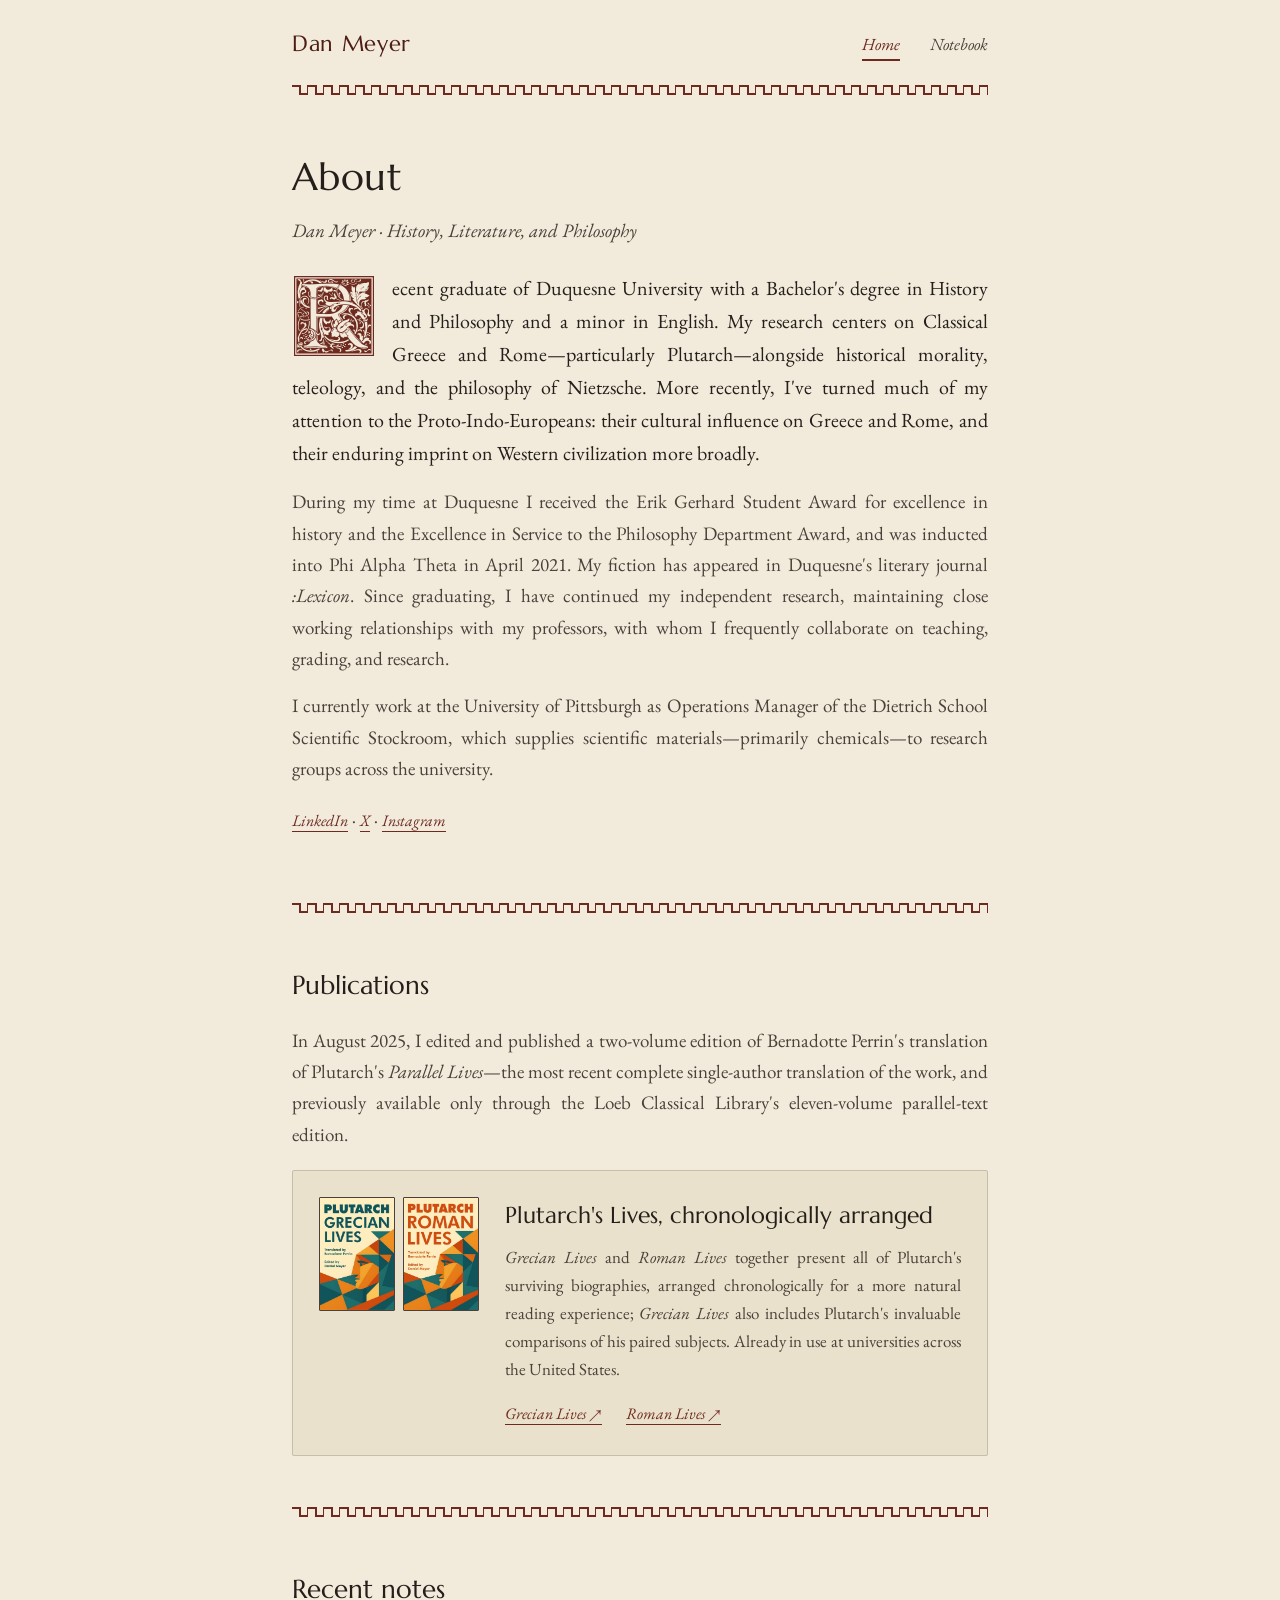
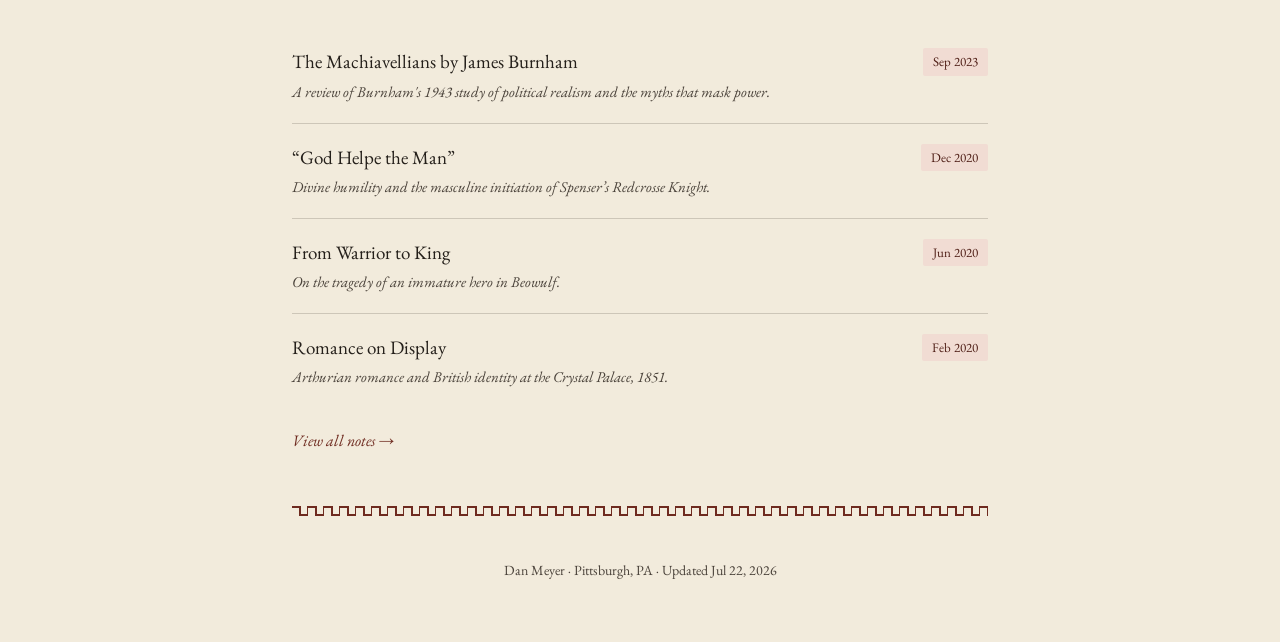
==== index.html @ ad2be36e "Add files via upload" ====
<!DOCTYPE html>
<html lang="en">
<head>
<meta charset="UTF-8">
<meta name="viewport" content="width=device-width, initial-scale=1">
<title>Dan Meyer — History, Philosophy, Literature</title>
<link rel="stylesheet" href="styles.css">
</head>
<body>
<div class="wrap">

  <header class="top">
    <a class="wordmark" href="index.html">Dan Meyer</a>
    <nav>
      <a class="active" href="index.html">Home</a>
      <a href="notebook/index.html">Notebook</a>
    </nav>
  </header>
  <div class="meander-rule"></div>

  <section>
    <h1>About</h1>
    <p class="subtitle">Dan Meyer &middot; History, Literature, and Philosophy</p>
    <p class="lede"><span class="dropcap">R</span>ecent graduate of Duquesne University with a Bachelor's degree in History and Philosophy and a minor in English. My research centers on Classical Greece and Rome—particularly Plutarch—alongside historical morality, teleology, and the philosophy of Nietzsche. More recently, I've turned much of my attention to the Proto-Indo-Europeans: their cultural influence on Greece and Rome, and their enduring imprint on Western civilization more broadly.</p>
    <p>During my time at Duquesne I received the Erik Gerhard Student Award for excellence in history and the Excellence in Service to the Philosophy Department Award, and was inducted into Phi Alpha Theta in April 2021. My fiction has appeared in Duquesne's literary journal <em>:Lexicon</em>. Since graduating, I have continued my independent research, maintaining close working relationships with my professors, with whom I frequently collaborate on teaching, grading, and research.</p>
    <p>I currently work at the University of Pittsburgh as Operations Manager of the Dietrich School Scientific Stockroom, which supplies scientific materials—primarily chemicals—to research groups across the university.</p>
    <p class="social-links"><a href="https://www.linkedin.com/in/danpmeyer/">LinkedIn</a> &middot; <a href="https://x.com/danpmeyer">X</a> &middot; <a href="https://www.instagram.com/tea.leaves.and.tweed">Instagram</a></p>
  </section>

  <div class="meander-rule"></div>

  <section>
    <h2 class="section-head">Publications</h2>
    <p style="margin-bottom:20px;">In August 2025, I edited and published a two-volume edition of Bernadotte Perrin's translation of Plutarch's <em>Parallel Lives</em>—the most recent complete single-author translation of the work, and previously available only through the Loeb Classical Library's eleven-volume parallel-text edition.</p>
    <div class="book-card">
      <div class="book-covers">
        <img class="cover" src="images/grecian-lives.jpg" alt="Grecian Lives cover">
        <img class="cover" src="images/roman-lives.jpg" alt="Roman Lives cover">
      </div>
      <div class="book-copy">
        <h2>Plutarch's Lives, chronologically arranged</h2>
        <p><em>Grecian Lives</em> and <em>Roman Lives</em> together present all of Plutarch's surviving biographies, arranged chronologically for a more natural reading experience; <em>Grecian Lives</em> also includes Plutarch's invaluable comparisons of his paired subjects. Already in use at universities across the United States.</p>
        <div class="book-links">
          <a href="https://www.amazon.com/gp/product/B0FMWTK4XC">Grecian Lives ↗</a>
          <a href="https://www.amazon.com/Roman-Lives-Parallel-Plutarch/dp/B0FMSV94KF">Roman Lives ↗</a>
        </div>
      </div>
    </div>
  </section>

  <div class="meander-rule"></div>

  <section>
    <h2 class="section-head">Recent notes</h2>

    <div class="post-list">
      <div class="post">
        <div class="post-title-group">
          <a href="notebook/burnham-machiavellians.html">The Machiavellians by James Burnham</a>
          <p class="post-sub">A review of Burnham's 1943 study of political realism and the myths that mask power.</p>
        </div>
        <span class="date">Sep 2023</span>
      </div>
      <div class="post">
        <div class="post-title-group">
          <a href="notebook/god-helpe-the-man.html">&ldquo;God Helpe the Man&rdquo;</a>
          <p class="post-sub">Divine humility and the masculine initiation of Spenser&rsquo;s Redcrosse Knight.</p>
        </div>
        <span class="date">Dec 2020</span>
      </div>
      <div class="post">
        <div class="post-title-group">
          <a href="notebook/from-warrior-to-king.html">From Warrior to King</a>
          <p class="post-sub">On the tragedy of an immature hero in <em>Beowulf</em>.</p>
        </div>
        <span class="date">Jun 2020</span>
      </div>
      <div class="post">
        <div class="post-title-group">
          <a href="notebook/romance-on-display.html">Romance on Display</a>
          <p class="post-sub">Arthurian romance and British identity at the Crystal Palace, 1851.</p>
        </div>
        <span class="date">Feb 2020</span>
      </div>
    </div>

    <a class="view-all" href="notebook/index.html">View all notes →</a>
  </section>

  <div class="meander-rule"></div>

  <footer>
    Dan Meyer &middot; Pittsburgh, PA &middot; Updated Jul 22, 2026
  </footer>

</div>
</body>
</html>
---- styles.css ----
/* ---- tokens ---- */
:root{
  --parchment:#F2EBDC;
  --parchment-2:#EAE1CC;
  --ink:#241F1A;
  --ink-soft:#4A423A;
  --oxblood:#6E2A1F;
  --oxblood-deep:#4E1D15;
  --oxblood-tint:#F1DCD3;
  --hairline: rgba(36,31,26,0.18);
}

/* ---- embedded fonts ---- */
@font-face{
  font-family:'Marcellus';
  src:url('fonts/Marcellus-Regular.ttf') format('truetype');
  font-weight:400;font-style:normal;font-display:swap;
}
@font-face{
  font-family:'EB Garamond';
  src:url('fonts/EBGaramond-Regular.ttf') format('truetype');
  font-weight:400;font-style:normal;font-display:swap;
}
@font-face{
  font-family:'EB Garamond';
  src:url('fonts/EBGaramond-Italic.ttf') format('truetype');
  font-weight:400;font-style:italic;font-display:swap;
}
@font-face{
  font-family:'Goudy Initial';
  src:url('fonts/GoudyIni.ttf') format('truetype');
  font-weight:400;font-style:normal;font-display:swap;
}

/* ---- reset / base ---- */
*{box-sizing:border-box;}
body{
  margin:0;
  background:var(--parchment);
  color:var(--ink);
  font-family:'EB Garamond', serif;
  font-size:19px;
  line-height:1.65;
}
.wrap{max-width:760px;margin:0 auto;padding:0 32px;}
a{color:inherit;}

/* ---- header ---- */
header.top{
  display:flex;justify-content:space-between;align-items:center;
  padding:26px 0 20px;
}
.wordmark{
  font-family:'Marcellus',serif;font-size:22px;letter-spacing:0.03em;
  color:var(--oxblood-deep);text-decoration:none;
}
nav a{
  font-family:'EB Garamond',serif;font-style:italic;font-size:17px;
  color:var(--ink-soft);text-decoration:none;margin-left:26px;
  padding-bottom:4px;border-bottom:2px solid transparent;
}
nav a.active{color:var(--oxblood);border-bottom-color:var(--oxblood);}
nav a:hover{color:var(--oxblood-deep);}

/* ---- meander rule (signature divider) ---- */
/* seamless step-fret: period matches tile width so pattern reads as one
   continuous band rather than repeating with visible seams */
.meander-rule{
  height:16px;width:100%;
  background-image:url("data:image/svg+xml,%3Csvg xmlns='http://www.w3.org/2000/svg' width='16' height='16' viewBox='0 0 16 16'%3E%3Cpath d='M0,4 H8 V12 H16 V4' fill='none' stroke='%236E2A1F' stroke-width='2' stroke-linejoin='miter' stroke-linecap='square'/%3E%3C/svg%3E");
  background-repeat:repeat-x;background-position:left center;background-size:16px 16px;
}
.meander-rule.tight{
  height:10px;background-size:10px 10px;
}

/* ---- sections ---- */
section{padding:48px 0;}

h1{
  font-family:'Marcellus',serif;font-size:38px;font-weight:400;
  letter-spacing:0.01em;margin:0 0 6px;color:var(--ink);
}
h2.section-head{
  font-family:'Marcellus',serif;font-size:26px;font-weight:400;
  margin:0 0 18px;
}
.subtitle{
  font-family:'EB Garamond',serif;font-style:italic;color:var(--ink-soft);
  font-size:19px;margin:0 0 26px;
}
p{margin:0 0 16px;color:var(--ink-soft);text-align:justify;hyphens:auto;}
.lede{font-size:20px;color:var(--ink);}
.dropcap{
  float:left;
  width:88px;height:88px;
  margin:0 12px 0 0;
  display:flex;align-items:center;justify-content:center;
  overflow:hidden; /* hard clamp: guarantees no leftover space regardless
                       of font metrics, even if the embedded font fails
                       to load and a fallback serif is used instead */
  font-family:'Goudy Initial', serif;
  font-size:100px;line-height:1;
  color:var(--oxblood);
}
.social-links{margin-top:20px;}
.social-links a{
  font-family:'EB Garamond',serif;font-style:italic;color:var(--oxblood);
  text-decoration:none;border-bottom:1px solid var(--oxblood);font-size:16px;
}
.social-links a:hover{color:var(--oxblood-deep);}

/* ---- book feature ---- */
.book-card{
  display:flex;gap:26px;background:var(--parchment-2);
  border:1px solid var(--hairline);border-radius:2px;padding:26px;
  margin-top:8px;
}
.book-covers{display:flex;gap:8px;flex-shrink:0;}
.cover{
  width:76px;height:114px;border-radius:1px;
  object-fit:cover;border:1px solid var(--ink-soft);
}
.book-copy h2{font-family:'Marcellus',serif;font-size:23px;font-weight:400;margin:0 0 8px;}
.book-copy p{font-size:17px;margin:0 0 14px;}
.book-links a{
  font-family:'EB Garamond',serif;font-style:italic;color:var(--oxblood);
  text-decoration:none;border-bottom:1px solid var(--oxblood);
  font-size:16px;margin-right:20px;
}

/* ---- notebook list ---- */
.post{
  display:flex;justify-content:space-between;align-items:flex-start;
  padding:18px 0;border-bottom:1px solid var(--hairline);
}
.post-list .post:last-child{border-bottom:none;}
.post-title-group a{font-family:'EB Garamond',serif;font-size:19px;color:var(--ink);text-decoration:none;}
.post-title-group a:hover{color:var(--oxblood);}
.post-sub{font-size:15px;font-style:italic;color:var(--ink-soft);margin:2px 0 0;}
.post-sub.pending{color:var(--ink-soft);opacity:0.6;}
.post-blurb{font-size:17px;font-style:normal;color:var(--ink-soft);margin:8px 0 10px;line-height:1.55;max-width:600px;}
.continue-link{font-style:italic;color:var(--oxblood);text-decoration:none;font-size:15px;}
.post .date{
  font-size:13px;color:var(--oxblood-deep);white-space:nowrap;padding:3px 10px;
  background:var(--oxblood-tint);border-radius:2px;margin-top:2px;
}
.view-all{display:inline-block;margin-top:20px;font-style:italic;color:var(--oxblood);text-decoration:none;font-size:16px;}

/* ---- notebook index: full entries with blurb ---- */
.entry{padding:26px 0;}
.entry-row{display:flex;justify-content:space-between;align-items:baseline;gap:16px;}
.entry-title{font-family:'EB Garamond',serif;font-size:22px;color:var(--ink);text-decoration:none;}
.entry-title:hover{color:var(--oxblood);}
.entry .date{
  font-size:13px;color:var(--oxblood-deep);white-space:nowrap;padding:3px 10px;
  background:var(--oxblood-tint);border-radius:2px;
}
.entry-blurb{font-size:17px;font-style:normal;color:var(--ink-soft);margin:10px 0 10px;line-height:1.55;}

/* ---- individual post ---- */
.post-header{padding-bottom:0;}
.post-eyebrow{font-size:14px;color:var(--oxblood-deep);margin-bottom:10px;}
.post-body{font-size:19px;}
.post-body p{color:var(--ink-soft);}
.post-stub{
  font-style:italic;color:var(--ink-soft);opacity:0.7;
  border:1px dashed var(--hairline);padding:18px;border-radius:2px;
}
.back-link{
  display:inline-block;margin-top:36px;font-style:italic;color:var(--oxblood);
  text-decoration:none;font-size:16px;
}

/* ---- post prose ---- */
.post-body h2{font-family:'Marcellus',serif;font-size:22px;font-weight:400;margin:38px 0 14px;color:var(--ink);}
.post-body .dateline{font-size:15px;font-style:italic;color:var(--ink-soft);margin-bottom:28px;}
.post-body blockquote{
  margin:0 0 20px;padding:14px 22px;background:var(--parchment-2);
  border-left:3px solid var(--oxblood);font-size:18px;
}
.post-body blockquote p{margin-bottom:0;text-align:left;font-style:normal;}
.post-body blockquote cite{
  display:block;font-style:normal;font-size:15px;color:var(--ink-soft);margin-top:8px;text-align:right;
}
.post-body figure{margin:28px 0;text-align:center;}
.post-body figure img{max-width:100%;border:1px solid var(--hairline);}
.post-body figcaption{font-size:14px;font-style:italic;color:var(--ink-soft);margin-top:8px;text-align:center;}

/* footnote markers: superscript, linked, hover tooltip */
.fn{position:relative;font-style:normal;}
.fn a{
  color:var(--oxblood);text-decoration:none;font-size:0.68em;
  vertical-align:super;line-height:0;padding:0 1px;
}
.fn a:hover{text-decoration:underline;}
.fn .fn-tip{
  display:none;position:absolute;bottom:135%;left:50%;transform:translateX(-50%);
  width:280px;max-width:75vw;background:var(--parchment-2);border:1px solid var(--oxblood);
  color:var(--ink-soft);font-size:14px;font-style:normal;text-align:left;line-height:1.45;
  padding:10px 13px;border-radius:3px;box-shadow:0 3px 10px rgba(36,31,26,0.18);z-index:30;
}
.fn:hover .fn-tip{display:block;}

/* footnotes / bibliography lists */
.footnotes, .bibliography{
  font-size:16px;color:var(--ink-soft);
}
.footnotes{padding-left:0;}
.footnotes li{margin-bottom:12px;padding-left:6px;text-align:left;}
.footnotes li::marker{color:var(--oxblood-deep);font-family:'Marcellus',serif;}
.fn-back{color:var(--oxblood);text-decoration:none;margin-left:6px;}
.bibliography{list-style:none;margin:0;padding:0;}
.bibliography li{margin-bottom:10px;text-align:left;padding-left:1.6em;text-indent:-1.6em;}

/* ---- footer ---- */
footer{padding:40px 0 60px;text-align:center;font-size:14px;color:var(--ink-soft);}

/* ==========================================================
   Mobile (≤640px) — desktop rules above are untouched;
   everything below only kicks in on narrow viewports.
   ========================================================== */
@media (max-width: 640px){

  .wrap{padding:0 18px;}

  /* header/nav */
  header.top{padding:20px 0 14px;flex-wrap:wrap;gap:8px;}
  .wordmark{font-size:19px;}
  nav a{margin-left:14px;font-size:15px;}

  /* type scale */
  h1{font-size:28px !important;}
  h2.section-head{font-size:21px;}
  .subtitle{font-size:16px;margin-bottom:20px;}
  .lede{font-size:17px;}
  .dropcap{width:64px;height:64px;font-size:72px;margin:0 10px 0 0;}
  p{font-size:16px;}
  section{padding:34px 0;}

  /* book feature: stack instead of side-by-side */
  .book-card{flex-direction:column;gap:16px;padding:18px;}
  .book-covers{align-self:flex-start;}
  .cover{width:64px;height:96px;}
  .book-copy h2{font-size:20px;}
  .book-copy p{font-size:16px;}
  .book-links a{display:inline-block;margin:4px 16px 0 0;}

  /* homepage notebook preview + full notebook index rows:
     let title and date badge wrap onto their own lines instead
     of squeezing the title */
  .post, .entry-row{flex-wrap:wrap;row-gap:6px;}
  .post-title-group a, .entry-title{font-size:17px;}
  .post .date, .entry .date{margin-top:0;}
  .entry-blurb, .post-blurb{font-size:16px;}
  .post-sub{font-size:14px;}

  /* individual post pages */
  .post-header h1{font-size:24px !important;}
  .post-body{font-size:16px;}
  .post-body h2{font-size:19px;margin:30px 0 12px;}
  .post-body blockquote{padding:12px 16px;font-size:16px;}

  /* footnote tooltip: narrower so it can't overflow the viewport */
  .fn .fn-tip{width:220px;max-width:78vw;font-size:13px;padding:9px 11px;}

  /* meander rule: slightly smaller tile reads cleaner at narrow widths */
  .meander-rule{background-size:13px 13px;}
  .meander-rule.tight{background-size:9px 9px;}
}
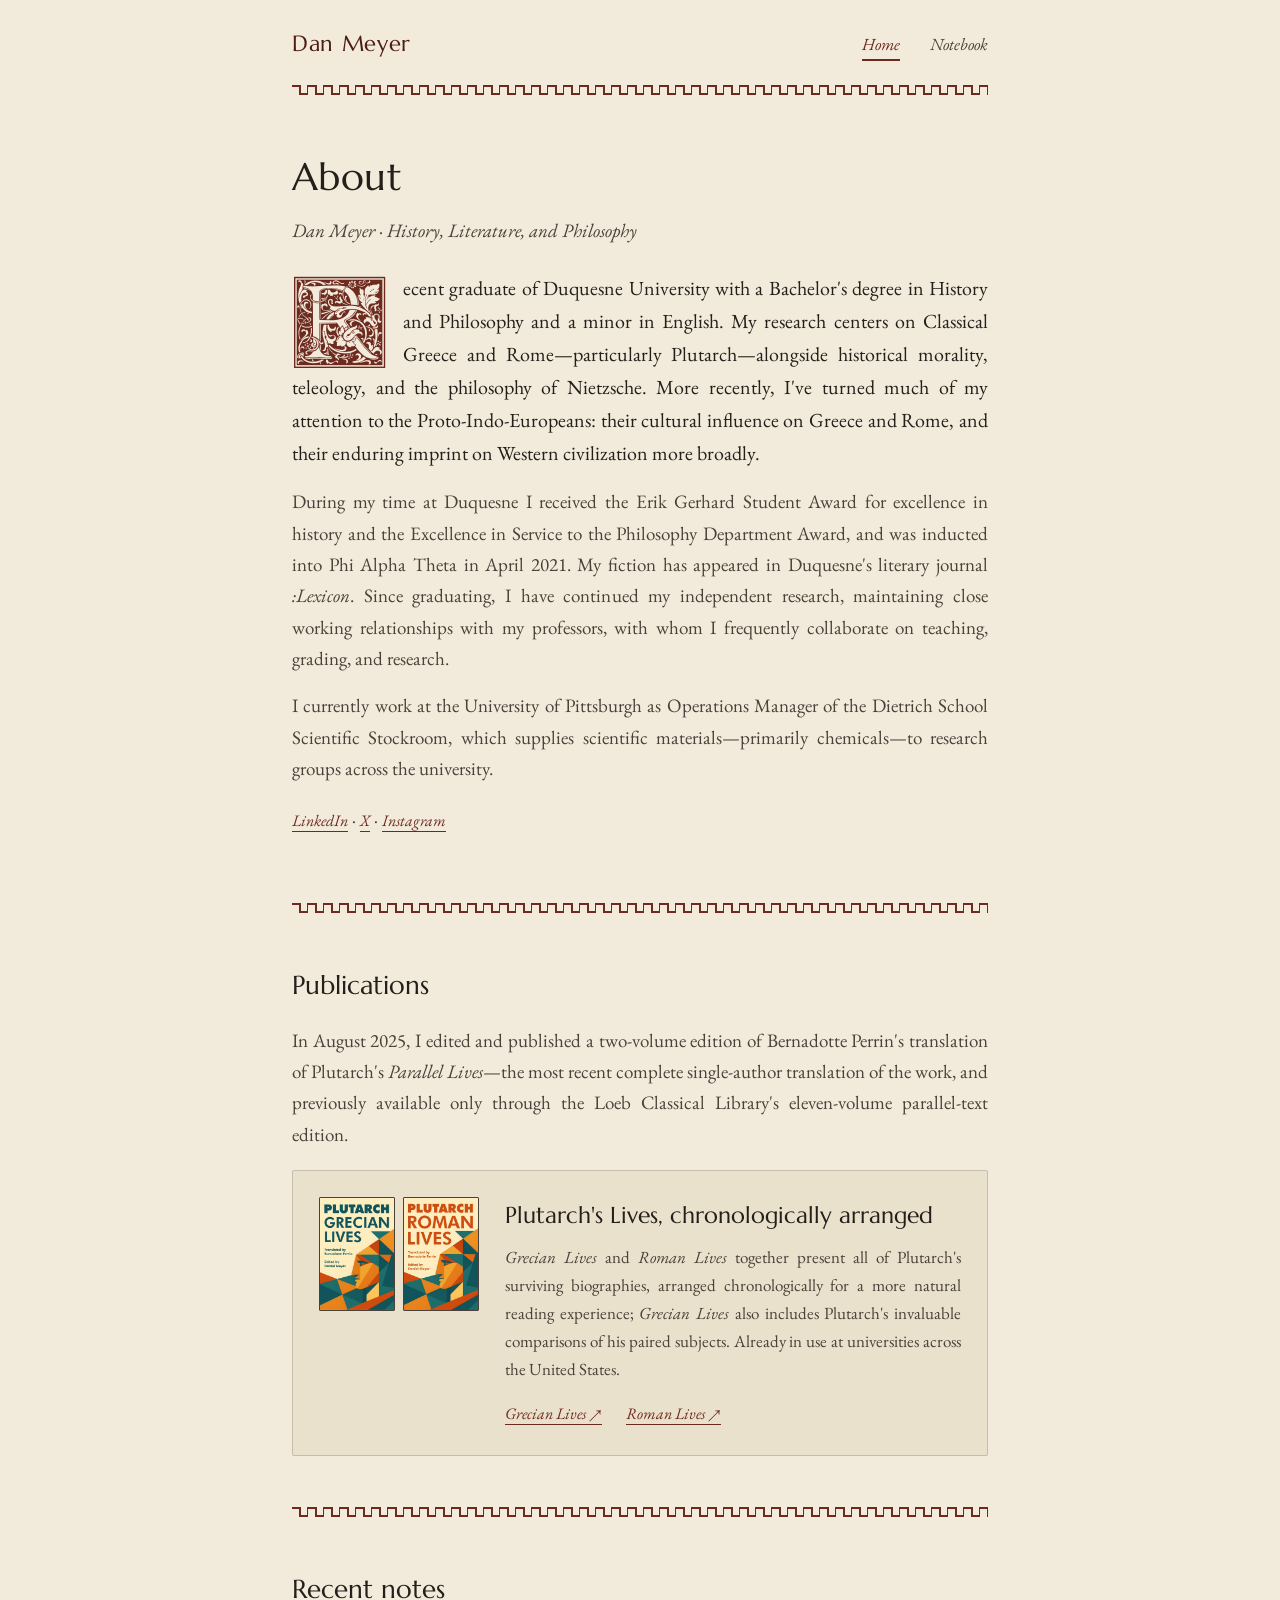
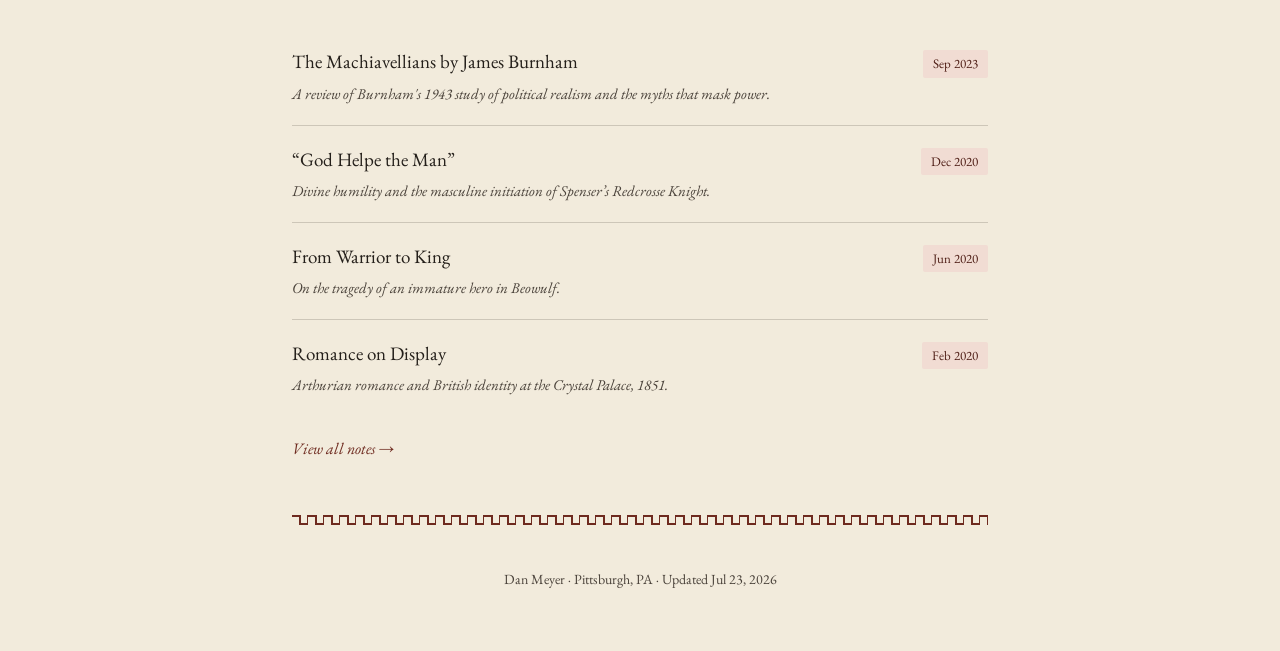
==== commit 518dc57e: "Add files via upload" ====
--- a/index.html
+++ b/index.html
@@ -4,6 +4,9 @@
 <meta charset="UTF-8">
 <meta name="viewport" content="width=device-width, initial-scale=1">
 <title>Dan Meyer — History, Philosophy, Literature</title>
+<link rel="icon" href="favicon.ico" sizes="any">
+<link rel="icon" type="image/png" href="favicon-32x32.png">
+<link rel="apple-touch-icon" href="apple-touch-icon.png">
 <link rel="stylesheet" href="styles.css">
 </head>
 <body>
@@ -11,6 +14,12 @@
 
   <header class="top">
     <a class="wordmark" href="index.html">Dan Meyer</a>
+    <input type="checkbox" id="nav-toggle" class="nav-toggle-checkbox">
+    <label for="nav-toggle" class="nav-toggle-label" aria-label="Toggle menu">
+      <span class="hamburger-line"></span>
+      <span class="hamburger-line"></span>
+      <span class="hamburger-line"></span>
+    </label>
     <nav>
       <a class="active" href="index.html">Home</a>
       <a href="notebook/index.html">Notebook</a>
@@ -55,32 +64,32 @@
 
     <div class="post-list">
       <div class="post">
-        <div class="post-title-group">
-          <a href="notebook/burnham-machiavellians.html">The Machiavellians by James Burnham</a>
-          <p class="post-sub">A review of Burnham's 1943 study of political realism and the myths that mask power.</p>
+        <div class="post-row">
+          <a class="post-title" href="notebook/burnham-machiavellians.html">The Machiavellians by James Burnham</a>
+          <span class="date">Sep 2023</span>
         </div>
-        <span class="date">Sep 2023</span>
+        <p class="post-sub">A review of Burnham's 1943 study of political realism and the myths that mask power.</p>
       </div>
       <div class="post">
-        <div class="post-title-group">
-          <a href="notebook/god-helpe-the-man.html">&ldquo;God Helpe the Man&rdquo;</a>
-          <p class="post-sub">Divine humility and the masculine initiation of Spenser&rsquo;s Redcrosse Knight.</p>
+        <div class="post-row">
+          <a class="post-title" href="notebook/god-helpe-the-man.html">&ldquo;God Helpe the Man&rdquo;</a>
+          <span class="date">Dec 2020</span>
         </div>
-        <span class="date">Dec 2020</span>
+        <p class="post-sub">Divine humility and the masculine initiation of Spenser&rsquo;s Redcrosse Knight.</p>
       </div>
       <div class="post">
-        <div class="post-title-group">
-          <a href="notebook/from-warrior-to-king.html">From Warrior to King</a>
-          <p class="post-sub">On the tragedy of an immature hero in <em>Beowulf</em>.</p>
+        <div class="post-row">
+          <a class="post-title" href="notebook/from-warrior-to-king.html">From Warrior to King</a>
+          <span class="date">Jun 2020</span>
         </div>
-        <span class="date">Jun 2020</span>
+        <p class="post-sub">On the tragedy of an immature hero in <em>Beowulf</em>.</p>
       </div>
       <div class="post">
-        <div class="post-title-group">
-          <a href="notebook/romance-on-display.html">Romance on Display</a>
-          <p class="post-sub">Arthurian romance and British identity at the Crystal Palace, 1851.</p>
+        <div class="post-row">
+          <a class="post-title" href="notebook/romance-on-display.html">Romance on Display</a>
+          <span class="date">Feb 2020</span>
         </div>
-        <span class="date">Feb 2020</span>
+        <p class="post-sub">Arthurian romance and British identity at the Crystal Palace, 1851.</p>
       </div>
     </div>
 
@@ -90,7 +99,7 @@
   <div class="meander-rule"></div>
 
   <footer>
-    Dan Meyer &middot; Pittsburgh, PA &middot; Updated Jul 22, 2026
+    Dan Meyer &middot; Pittsburgh, PA &middot; Updated Jul 23, 2026
   </footer>
 
 </div>
--- a/styles.css
+++ b/styles.css
@@ -62,6 +62,12 @@
 nav a.active{color:var(--oxblood);border-bottom-color:var(--oxblood);}
 nav a:hover{color:var(--oxblood-deep);}
 
+/* mobile nav toggle: invisible/inert on desktop, only activates in the
+   mobile media query below */
+.nav-toggle-checkbox{display:none;}
+.nav-toggle-label{display:none;}
+.hamburger-line{display:block;}
+
 /* ---- meander rule (signature divider) ---- */
 /* seamless step-fret: period matches tile width so pattern reads as one
    continuous band rather than repeating with visible seams */
@@ -93,17 +99,22 @@
 .lede{font-size:20px;color:var(--ink);}
 .dropcap{
   float:left;
-  width:88px;height:88px;
+  width:99px;height:99px; /* = 3 × lede line-height (20px × 1.65), so
+                              text wraps exactly 3 full lines alongside
+                              it with no partial-line gap underneath */
   margin:0 12px 0 0;
   display:flex;align-items:center;justify-content:center;
   overflow:hidden; /* hard clamp: guarantees no leftover space regardless
                        of font metrics, even if the embedded font fails
                        to load and a fallback serif is used instead */
   font-family:'Goudy Initial', serif;
-  font-size:100px;line-height:1;
+  font-size:114px;line-height:1;
   color:var(--oxblood);
 }
 .social-links{margin-top:20px;}
+.post-body .dropcap{
+  width:94px;height:94px;font-size:108px; /* = 3 × post-body line-height (19px × 1.65) */
+}
 .social-links a{
   font-family:'EB Garamond',serif;font-style:italic;color:var(--oxblood);
   text-decoration:none;border-bottom:1px solid var(--oxblood);font-size:16px;
@@ -130,20 +141,17 @@
 }
 
 /* ---- notebook list ---- */
-.post{
-  display:flex;justify-content:space-between;align-items:flex-start;
-  padding:18px 0;border-bottom:1px solid var(--hairline);
-}
+.post{padding:18px 0;border-bottom:1px solid var(--hairline);}
 .post-list .post:last-child{border-bottom:none;}
-.post-title-group a{font-family:'EB Garamond',serif;font-size:19px;color:var(--ink);text-decoration:none;}
-.post-title-group a:hover{color:var(--oxblood);}
-.post-sub{font-size:15px;font-style:italic;color:var(--ink-soft);margin:2px 0 0;}
+.post-row{display:flex;justify-content:space-between;align-items:baseline;gap:12px;}
+.post-title{font-family:'EB Garamond',serif;font-size:19px;color:var(--ink);text-decoration:none;}
+.post-title:hover{color:var(--oxblood);}
+.post-sub{font-size:15px;font-style:italic;color:var(--ink-soft);margin:4px 0 0;}
 .post-sub.pending{color:var(--ink-soft);opacity:0.6;}
-.post-blurb{font-size:17px;font-style:normal;color:var(--ink-soft);margin:8px 0 10px;line-height:1.55;max-width:600px;}
 .continue-link{font-style:italic;color:var(--oxblood);text-decoration:none;font-size:15px;}
-.post .date{
+.post .date, .entry .date{
   font-size:13px;color:var(--oxblood-deep);white-space:nowrap;padding:3px 10px;
-  background:var(--oxblood-tint);border-radius:2px;margin-top:2px;
+  background:var(--oxblood-tint);border-radius:2px;
 }
 .view-all{display:inline-block;margin-top:20px;font-style:italic;color:var(--oxblood);text-decoration:none;font-size:16px;}
 
@@ -152,10 +160,6 @@
 .entry-row{display:flex;justify-content:space-between;align-items:baseline;gap:16px;}
 .entry-title{font-family:'EB Garamond',serif;font-size:22px;color:var(--ink);text-decoration:none;}
 .entry-title:hover{color:var(--oxblood);}
-.entry .date{
-  font-size:13px;color:var(--oxblood-deep);white-space:nowrap;padding:3px 10px;
-  background:var(--oxblood-tint);border-radius:2px;
-}
 .entry-blurb{font-size:17px;font-style:normal;color:var(--ink-soft);margin:10px 0 10px;line-height:1.55;}
 
 /* ---- individual post ---- */
@@ -224,45 +228,75 @@
 
   .wrap{padding:0 18px;}
 
-  /* header/nav */
-  header.top{padding:20px 0 14px;flex-wrap:wrap;gap:8px;}
-  .wordmark{font-size:19px;}
-  nav a{margin-left:14px;font-size:15px;}
-
-  /* type scale */
-  h1{font-size:28px !important;}
-  h2.section-head{font-size:21px;}
-  .subtitle{font-size:16px;margin-bottom:20px;}
-  .lede{font-size:17px;}
-  .dropcap{width:64px;height:64px;font-size:72px;margin:0 10px 0 0;}
-  p{font-size:16px;}
+  /* header/nav: collapse into a hamburger toggle */
+  header.top{padding:20px 0 14px;position:relative;flex-wrap:wrap;}
+  .wordmark{font-size:20px;}
+  .nav-toggle-label{
+    display:block;width:26px;height:19px;position:relative;
+    cursor:pointer;user-select:none;flex-shrink:0;
+  }
+  .nav-toggle-label .hamburger-line{
+    position:absolute;left:0;width:100%;height:2px;
+    background:var(--oxblood);border-radius:1px;
+    transition:transform 0.28s ease, opacity 0.2s ease;
+  }
+  .nav-toggle-label .hamburger-line:nth-child(1){top:0;}
+  .nav-toggle-label .hamburger-line:nth-child(2){top:8px;}
+  .nav-toggle-label .hamburger-line:nth-child(3){top:16px;}
+  /* open state: top/bottom bars rotate into an X, middle bar fades out */
+  .nav-toggle-checkbox:checked ~ .nav-toggle-label .hamburger-line:nth-child(1){
+    top:8px;transform:rotate(45deg);
+  }
+  .nav-toggle-checkbox:checked ~ .nav-toggle-label .hamburger-line:nth-child(2){
+    opacity:0;transform:scaleX(0);
+  }
+  .nav-toggle-checkbox:checked ~ .nav-toggle-label .hamburger-line:nth-child(3){
+    top:8px;transform:rotate(-45deg);
+  }
+  header.top nav{
+    display:none;flex-basis:100%;order:3;
+    flex-direction:column;align-items:flex-start;gap:2px;
+    margin-top:14px;padding-top:14px;border-top:1px solid var(--hairline);
+  }
+  .nav-toggle-checkbox:checked ~ nav{display:flex;}
+  nav a{margin-left:0;font-size:18px;padding:6px 0;}
+
+  /* type scale: bumped up ~2px across the board for mobile legibility */
+  h1{font-size:30px !important;}
+  h2.section-head{font-size:23px;}
+  .subtitle{font-size:18px;margin-bottom:20px;}
+  .lede{font-size:19px;}
+  .dropcap{width:94px;height:94px;font-size:108px;margin:0 10px 0 0;} /* = 3 × mobile lede line-height (19px × 1.65) */
+  .post-body .dropcap{width:89px;height:89px;font-size:102px;} /* = 3 × mobile post-body line-height (18px × 1.65) */
+  p{font-size:18px;}
   section{padding:34px 0;}
 
-  /* book feature: stack instead of side-by-side */
-  .book-card{flex-direction:column;gap:16px;padding:18px;}
-  .book-covers{align-self:flex-start;}
-  .cover{width:64px;height:96px;}
-  .book-copy h2{font-size:20px;}
-  .book-copy p{font-size:16px;}
+  /* book feature: stack and center instead of the awkward
+     left-aligned covers sitting above left-aligned copy */
+  .book-card{flex-direction:column;align-items:center;gap:16px;padding:20px;text-align:center;}
+  .book-covers{justify-content:center;}
+  .cover{width:68px;height:102px;}
+  .book-copy h2{font-size:21px;}
+  .book-copy p{font-size:17px;text-align:left;}
+  .book-links{text-align:left;}
   .book-links a{display:inline-block;margin:4px 16px 0 0;}
 
-  /* homepage notebook preview + full notebook index rows:
-     let title and date badge wrap onto their own lines instead
-     of squeezing the title */
-  .post, .entry-row{flex-wrap:wrap;row-gap:6px;}
-  .post-title-group a, .entry-title{font-size:17px;}
-  .post .date, .entry .date{margin-top:0;}
-  .entry-blurb, .post-blurb{font-size:16px;}
-  .post-sub{font-size:14px;}
+  /* homepage notes preview + full notebook index: title+date always
+     share one row; subtitle/blurb is always the row underneath, so the
+     date never ends up jumping below the subtitle */
+  .entry-row{flex-wrap:wrap;row-gap:6px;}
+  .post-title, .entry-title{font-size:18px;}
+  .entry-blurb{font-size:17px;}
+  .post-sub{font-size:15px;}
 
   /* individual post pages */
-  .post-header h1{font-size:24px !important;}
-  .post-body{font-size:16px;}
-  .post-body h2{font-size:19px;margin:30px 0 12px;}
-  .post-body blockquote{padding:12px 16px;font-size:16px;}
+  .post-header h1{font-size:25px !important;}
+  .post-body{font-size:18px;}
+  .post-body h2{font-size:20px;margin:30px 0 12px;}
+  .post-body blockquote{padding:12px 16px;font-size:17px;}
 
   /* footnote tooltip: narrower so it can't overflow the viewport */
-  .fn .fn-tip{width:220px;max-width:78vw;font-size:13px;padding:9px 11px;}
+  .fn .fn-tip{width:220px;max-width:78vw;font-size:14px;padding:9px 11px;}
 
   /* meander rule: slightly smaller tile reads cleaner at narrow widths */
   .meander-rule{background-size:13px 13px;}
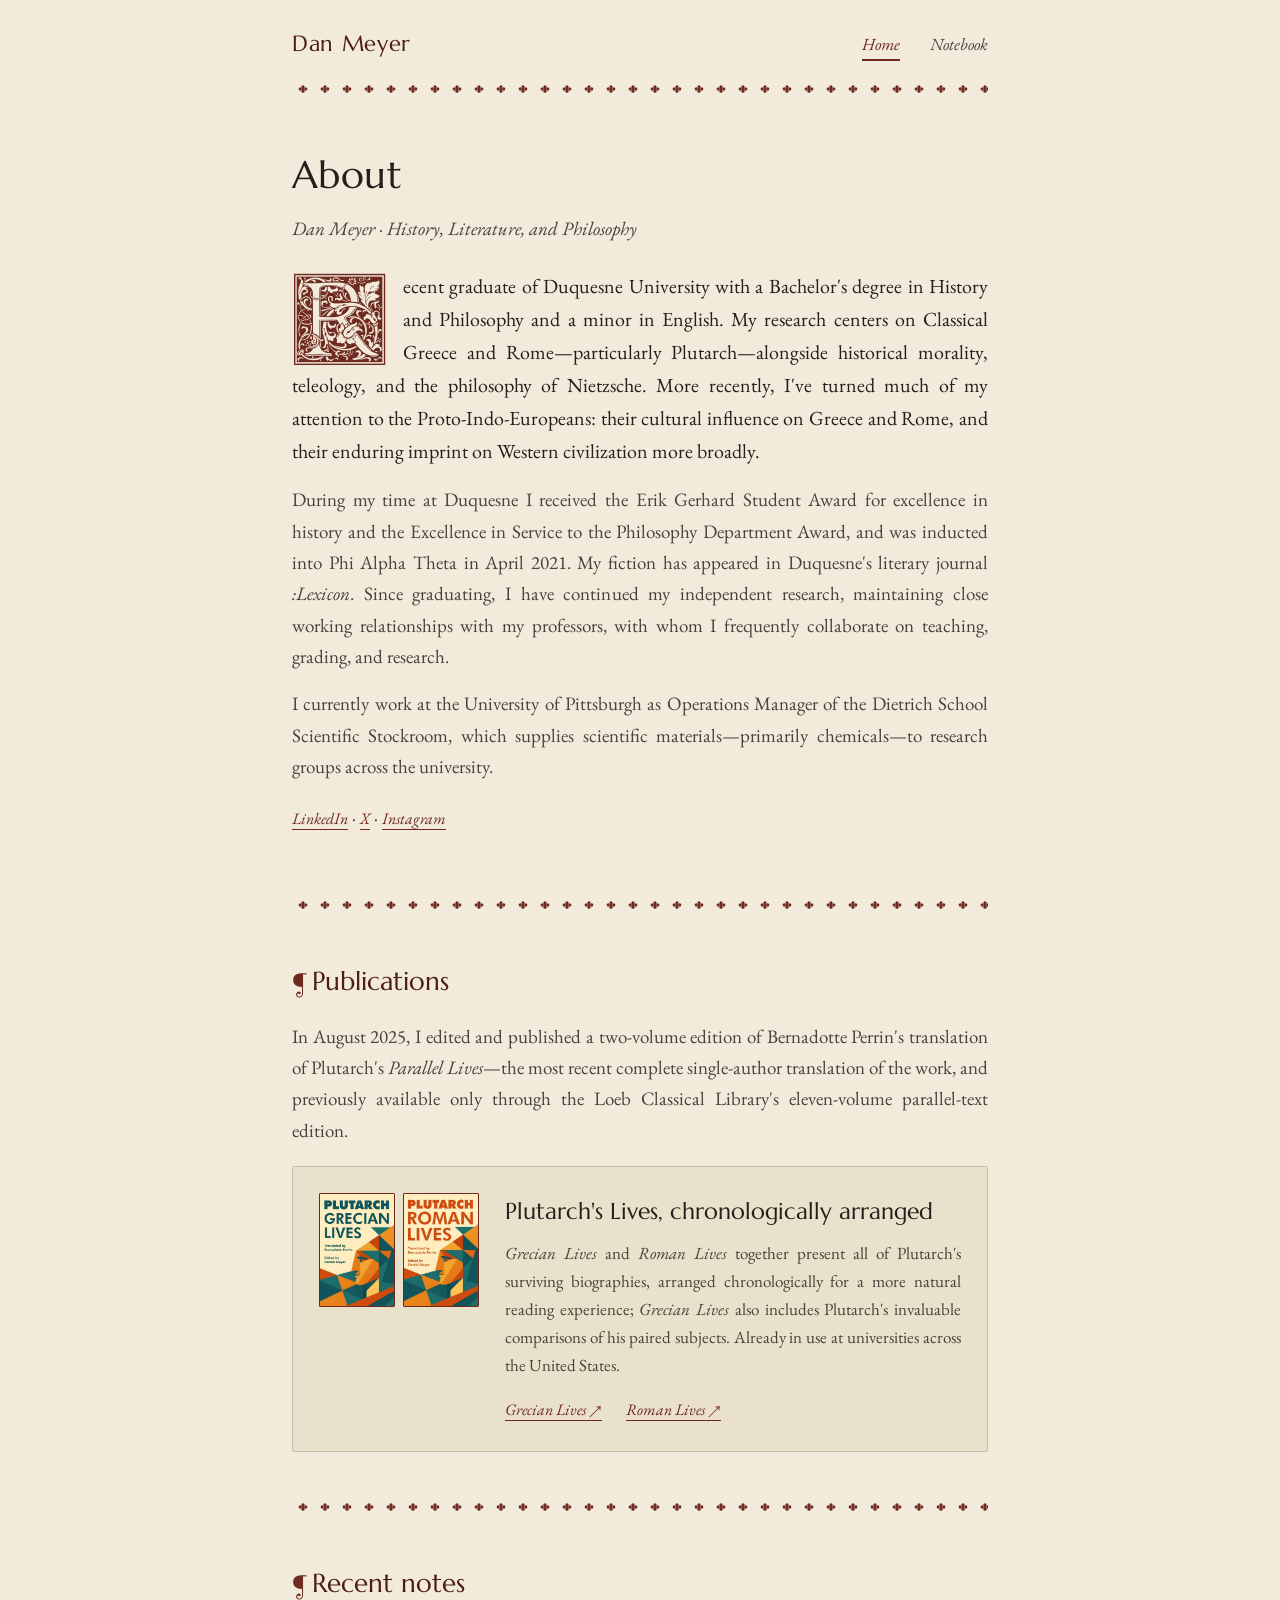
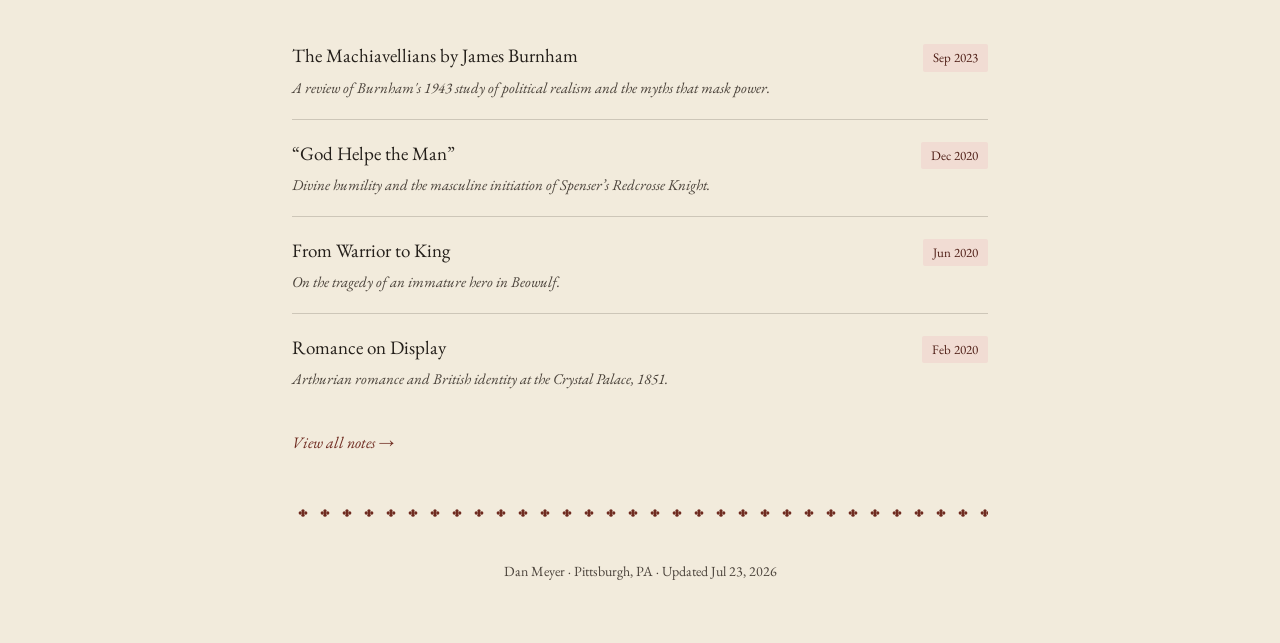
==== commit 63dd87ef: "Add files via upload" ====
--- a/index.html
+++ b/index.html
@@ -25,7 +25,7 @@
       <a href="notebook/index.html">Notebook</a>
     </nav>
   </header>
-  <div class="meander-rule"></div>
+  <div class="fleuron-rule"></div>
 
   <section>
     <h1>About</h1>
@@ -36,7 +36,7 @@
     <p class="social-links"><a href="https://www.linkedin.com/in/danpmeyer/">LinkedIn</a> &middot; <a href="https://x.com/danpmeyer">X</a> &middot; <a href="https://www.instagram.com/tea.leaves.and.tweed">Instagram</a></p>
   </section>
 
-  <div class="meander-rule"></div>
+  <div class="fleuron-rule"></div>
 
   <section>
     <h2 class="section-head">Publications</h2>
@@ -57,7 +57,7 @@
     </div>
   </section>
 
-  <div class="meander-rule"></div>
+  <div class="fleuron-rule"></div>
 
   <section>
     <h2 class="section-head">Recent notes</h2>
@@ -96,7 +96,7 @@
     <a class="view-all" href="notebook/index.html">View all notes →</a>
   </section>
 
-  <div class="meander-rule"></div>
+  <div class="fleuron-rule"></div>
 
   <footer>
     Dan Meyer &middot; Pittsburgh, PA &middot; Updated Jul 23, 2026
--- a/styles.css
+++ b/styles.css
@@ -34,6 +34,14 @@
 
 /* ---- reset / base ---- */
 *{box-sizing:border-box;}
+html{
+  -webkit-text-size-adjust:100%;text-size-adjust:100%;
+  /* Real mobile browsers (Safari/Firefox) auto-boost text size for
+     readability on narrow screens — invisible when testing by resizing
+     a desktop window, but it breaks any layout math tied to font-size
+     (like the drop cap's line-height calculation) on an actual phone.
+     Locking this to 100% makes rendering match what desktop shows. */
+}
 body{
   margin:0;
   background:var(--parchment);
@@ -80,6 +88,41 @@
   height:10px;background-size:10px 10px;
 }
 
+/* ---- fleuron rule (alternate divider — printer's-flower row) ---- */
+.fleuron-rule{
+  height:14px;width:100%;
+  background-image:url("data:image/svg+xml,%3Csvg xmlns='http://www.w3.org/2000/svg' width='40' height='20' viewBox='0 0 40 20'%3E%3Cg fill='%236E2A1F'%3E%3Ccircle cx='20' cy='6' r='3'/%3E%3Ccircle cx='20' cy='14' r='3'/%3E%3Ccircle cx='15' cy='10' r='3'/%3E%3Ccircle cx='25' cy='10' r='3'/%3E%3Ccircle cx='20' cy='10' r='2.2'/%3E%3C/g%3E%3C/svg%3E");
+  background-repeat:repeat-x;background-position:left center;background-size:22px 12px;
+}
+.fleuron-rule.tight{
+  height:9px;background-size:15px 8px;
+}
+
+/* ---- lozenge rule (alternate divider — diamond chain) ---- */
+.lozenge-rule{
+  height:12px;width:100%;
+  background-image:url("data:image/svg+xml,%3Csvg xmlns='http://www.w3.org/2000/svg' width='24' height='12' viewBox='0 0 24 12'%3E%3Cline x1='0' y1='6' x2='24' y2='6' stroke='%236E2A1F' stroke-width='1'/%3E%3Cpolygon points='12,2 16,6 12,10 8,6' fill='%236E2A1F'/%3E%3C/svg%3E");
+  background-repeat:repeat-x;background-position:left center;background-size:24px 12px;
+}
+.lozenge-rule.tight{
+  height:8px;background-size:16px 8px;
+}
+
+/* ---- ornament rule (alternate divider — plain hairline, single
+   centered fleuron, not tiled) ---- */
+.ornament-rule{
+  height:18px;width:100%;
+  background:
+    center / 24px 24px no-repeat url("data:image/svg+xml,%3Csvg xmlns='http://www.w3.org/2000/svg' width='24' height='24' viewBox='0 0 24 24'%3E%3Cg fill='%236E2A1F'%3E%3Ccircle cx='12' cy='5' r='3.2'/%3E%3Ccircle cx='12' cy='19' r='3.2'/%3E%3Ccircle cx='5' cy='12' r='3.2'/%3E%3Ccircle cx='19' cy='12' r='3.2'/%3E%3Ccircle cx='12' cy='12' r='2.4'/%3E%3C/g%3E%3C/svg%3E"),
+    center / 100% 1px no-repeat linear-gradient(var(--oxblood), var(--oxblood));
+}
+.ornament-rule.tight{
+  height:14px;
+  background:
+    center / 16px 16px no-repeat url("data:image/svg+xml,%3Csvg xmlns='http://www.w3.org/2000/svg' width='24' height='24' viewBox='0 0 24 24'%3E%3Cg fill='%236E2A1F'%3E%3Ccircle cx='12' cy='5' r='3.2'/%3E%3Ccircle cx='12' cy='19' r='3.2'/%3E%3Ccircle cx='5' cy='12' r='3.2'/%3E%3Ccircle cx='19' cy='12' r='3.2'/%3E%3Ccircle cx='12' cy='12' r='2.4'/%3E%3C/g%3E%3C/svg%3E"),
+    center / 100% 1px no-repeat linear-gradient(var(--oxblood), var(--oxblood));
+}
+
 /* ---- sections ---- */
 section{padding:48px 0;}
 
@@ -89,8 +132,9 @@
 }
 h2.section-head{
   font-family:'Marcellus',serif;font-size:26px;font-weight:400;
-  margin:0 0 18px;
-}
+  margin:0 0 18px;color:var(--oxblood-deep);
+}
+h2.section-head::before{content:"\00b6\0020";color:var(--oxblood);font-family:'EB Garamond',serif;}
 .subtitle{
   font-family:'EB Garamond',serif;font-style:italic;color:var(--ink-soft);
   font-size:19px;margin:0 0 26px;
@@ -99,21 +143,19 @@
 .lede{font-size:20px;color:var(--ink);}
 .dropcap{
   float:left;
-  width:99px;height:99px; /* = 3 × lede line-height (20px × 1.65), so
-                              text wraps exactly 3 full lines alongside
-                              it with no partial-line gap underneath */
+  width:99px;height:99px;
   margin:0 12px 0 0;
-  display:flex;align-items:center;justify-content:center;
   overflow:hidden; /* hard clamp: guarantees no leftover space regardless
                        of font metrics, even if the embedded font fails
                        to load and a fallback serif is used instead */
+  text-align:center;
   font-family:'Goudy Initial', serif;
-  font-size:114px;line-height:1;
+  font-size:114px;line-height:99px;
   color:var(--oxblood);
 }
 .social-links{margin-top:20px;}
 .post-body .dropcap{
-  width:94px;height:94px;font-size:108px; /* = 3 × post-body line-height (19px × 1.65) */
+  width:94px;height:94px;font-size:108px;line-height:94px;
 }
 .social-links a{
   font-family:'EB Garamond',serif;font-style:italic;color:var(--oxblood);
@@ -130,7 +172,7 @@
 .book-covers{display:flex;gap:8px;flex-shrink:0;}
 .cover{
   width:76px;height:114px;border-radius:1px;
-  object-fit:cover;border:1px solid var(--ink-soft);
+  object-fit:cover;border:1px solid var(--oxblood);
 }
 .book-copy h2{font-family:'Marcellus',serif;font-size:23px;font-weight:400;margin:0 0 8px;}
 .book-copy p{font-size:17px;margin:0 0 14px;}
@@ -177,7 +219,8 @@
 }
 
 /* ---- post prose ---- */
-.post-body h2{font-family:'Marcellus',serif;font-size:22px;font-weight:400;margin:38px 0 14px;color:var(--ink);}
+.post-body h2{font-family:'Marcellus',serif;font-size:22px;font-weight:400;margin:38px 0 14px;color:var(--oxblood-deep);}
+.post-body h2::before{content:"\00b6\0020";color:var(--oxblood);font-family:'EB Garamond',serif;}
 .post-body .dateline{font-size:15px;font-style:italic;color:var(--ink-soft);margin-bottom:28px;}
 .post-body blockquote{
   margin:0 0 20px;padding:14px 22px;background:var(--parchment-2);
@@ -266,8 +309,8 @@
   h2.section-head{font-size:23px;}
   .subtitle{font-size:18px;margin-bottom:20px;}
   .lede{font-size:19px;}
-  .dropcap{width:94px;height:94px;font-size:108px;margin:0 10px 0 0;} /* = 3 × mobile lede line-height (19px × 1.65) */
-  .post-body .dropcap{width:89px;height:89px;font-size:102px;} /* = 3 × mobile post-body line-height (18px × 1.65) */
+  .dropcap{width:94px;height:94px;font-size:108px;line-height:94px;margin:0 10px 0 0;} /* = 3 × mobile lede line-height (19px × 1.65) */
+  .post-body .dropcap{width:89px;height:89px;font-size:102px;line-height:89px;} /* = 3 × mobile post-body line-height (18px × 1.65) */
   p{font-size:18px;}
   section{padding:34px 0;}
 
@@ -301,5 +344,11 @@
   /* meander rule: slightly smaller tile reads cleaner at narrow widths */
   .meander-rule{background-size:13px 13px;}
   .meander-rule.tight{background-size:9px 9px;}
-}
-
+  .fleuron-rule{background-size:18px 10px;}
+  .fleuron-rule.tight{background-size:12px 7px;}
+  .lozenge-rule{background-size:19px 10px;}
+  .lozenge-rule.tight{background-size:13px 7px;}
+  .ornament-rule{background-size:20px 20px, 100% 1px;}
+  .ornament-rule.tight{background-size:14px 14px, 100% 1px;}
+}
+
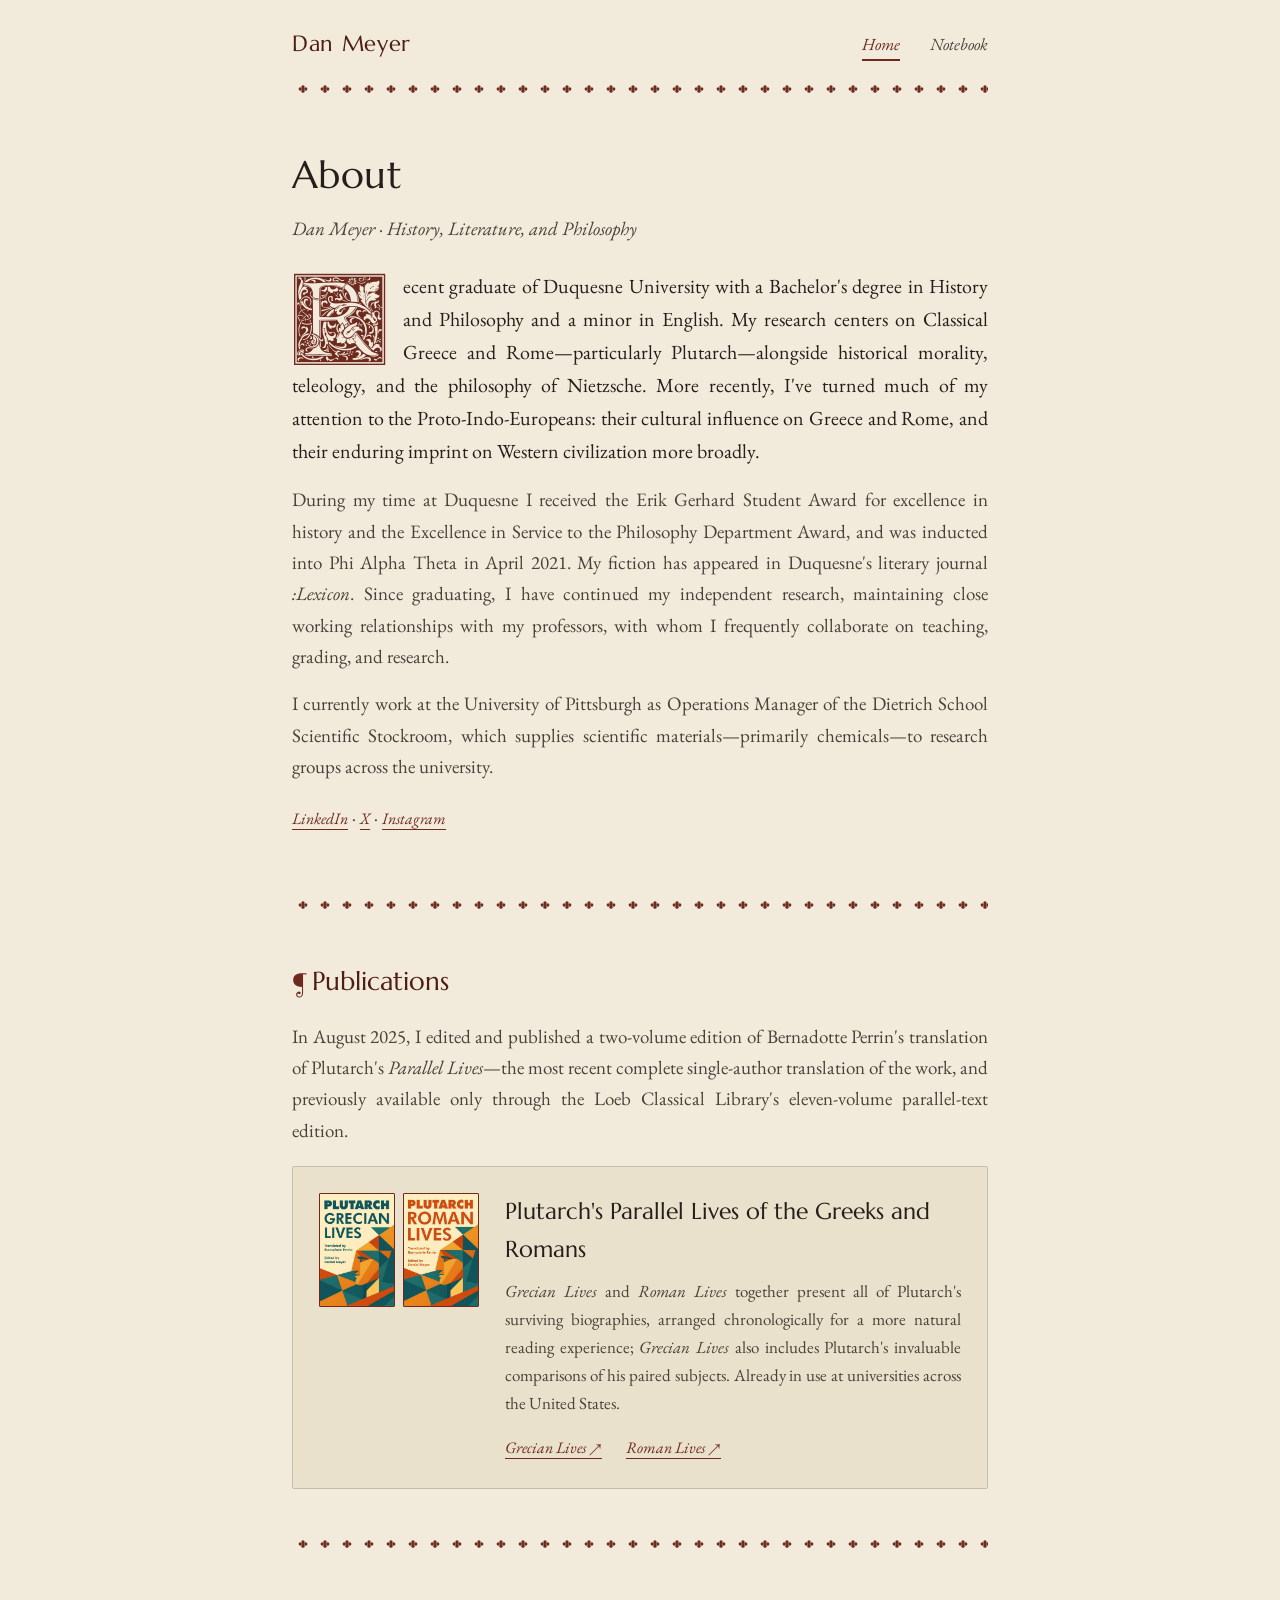
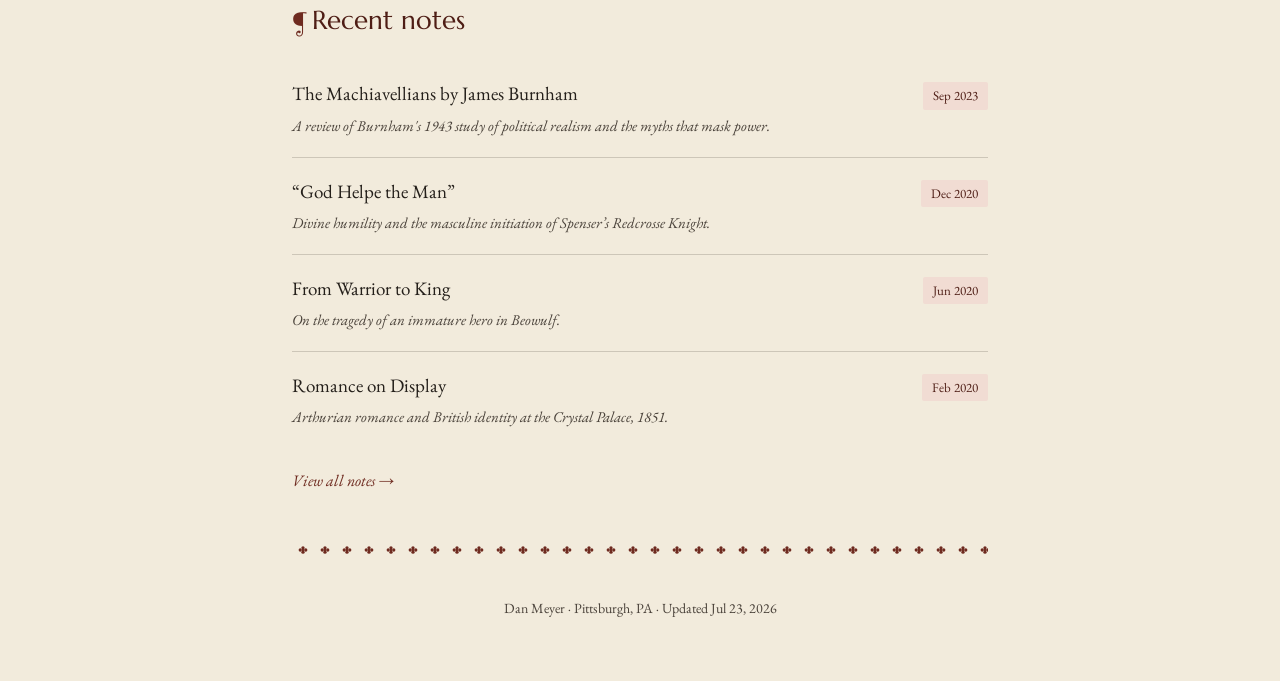
==== commit 8e4daa6b: "Add files via upload" ====
--- a/index.html
+++ b/index.html
@@ -47,7 +47,7 @@
         <img class="cover" src="images/roman-lives.jpg" alt="Roman Lives cover">
       </div>
       <div class="book-copy">
-        <h2>Plutarch's Lives, chronologically arranged</h2>
+        <h2>Plutarch's Parallel Lives of the Greeks and Romans</h2>
         <p><em>Grecian Lives</em> and <em>Roman Lives</em> together present all of Plutarch's surviving biographies, arranged chronologically for a more natural reading experience; <em>Grecian Lives</em> also includes Plutarch's invaluable comparisons of his paired subjects. Already in use at universities across the United States.</p>
         <div class="book-links">
           <a href="https://www.amazon.com/gp/product/B0FMWTK4XC">Grecian Lives ↗</a>
--- a/styles.css
+++ b/styles.css
@@ -319,7 +319,7 @@
   .book-card{flex-direction:column;align-items:center;gap:16px;padding:20px;text-align:center;}
   .book-covers{justify-content:center;}
   .cover{width:68px;height:102px;}
-  .book-copy h2{font-size:21px;}
+  .book-copy h2{font-size:21px;text-align:left;}
   .book-copy p{font-size:17px;text-align:left;}
   .book-links{text-align:left;}
   .book-links a{display:inline-block;margin:4px 16px 0 0;}
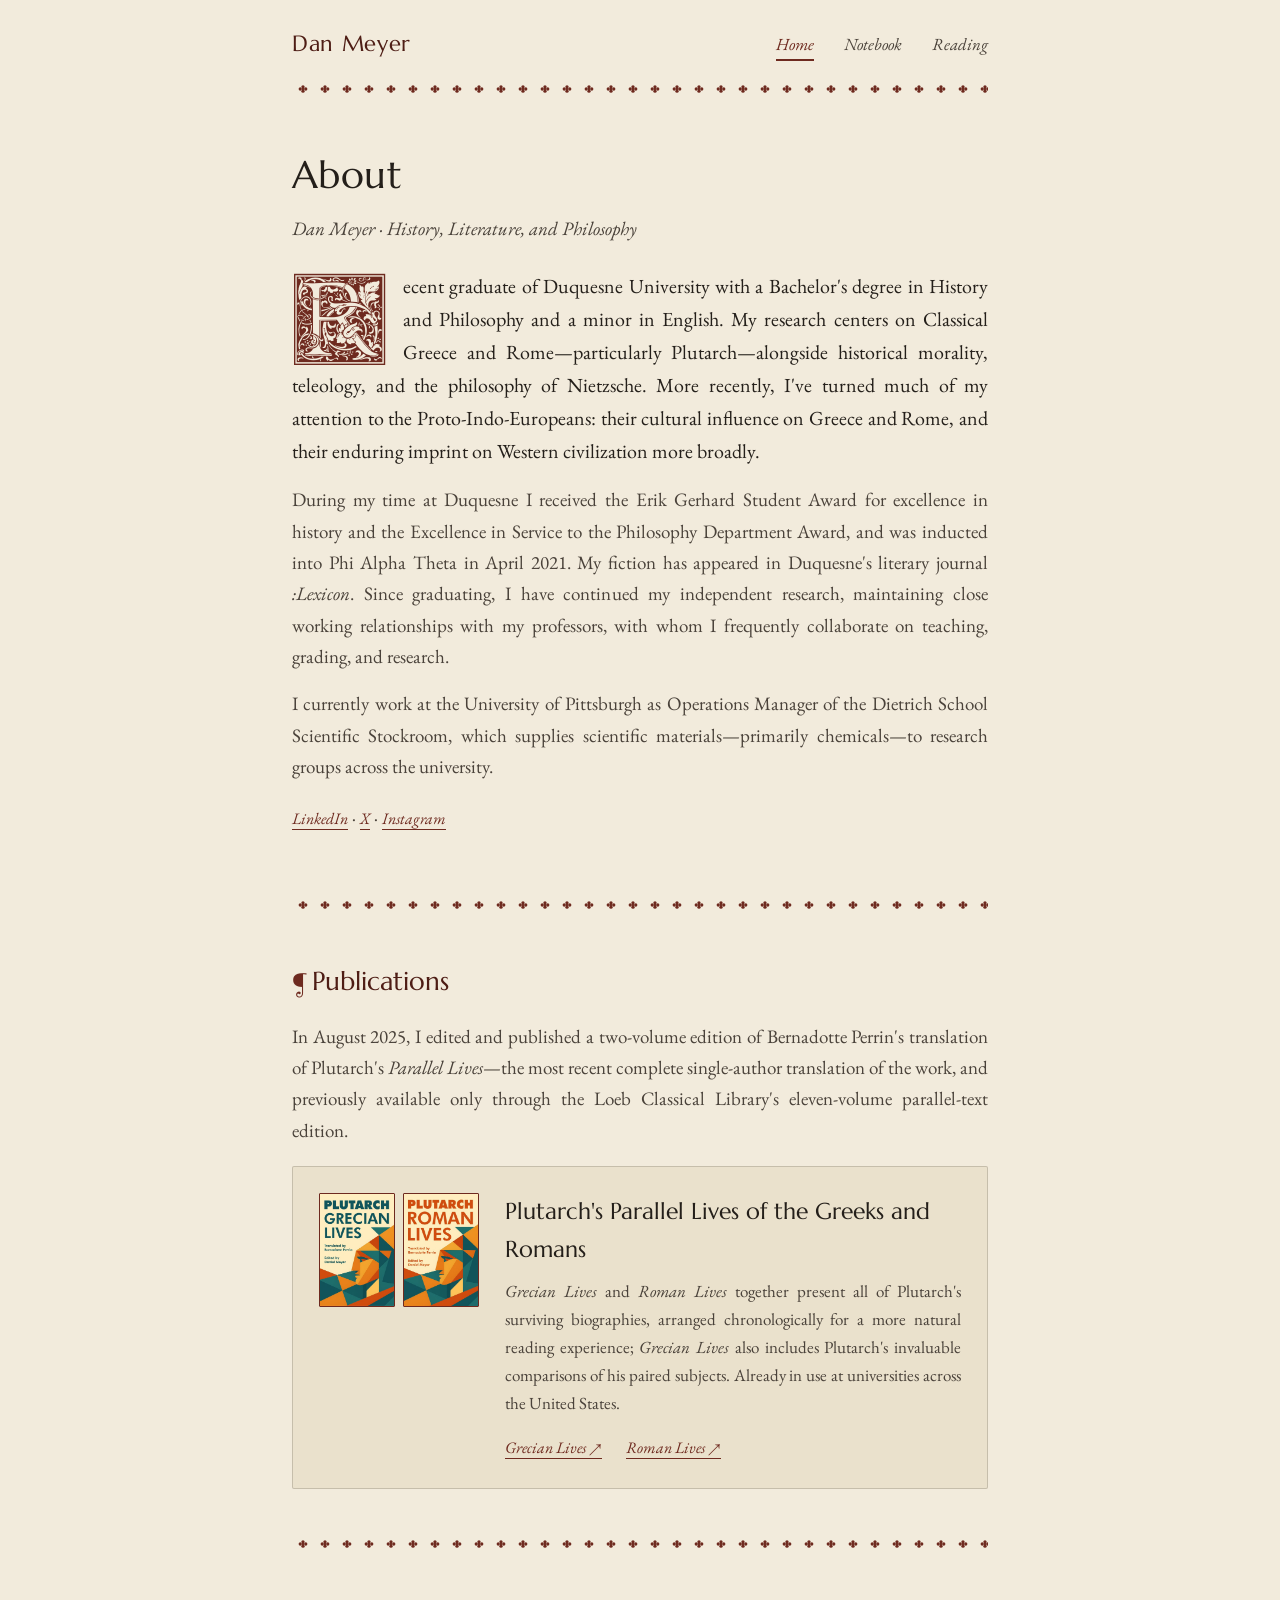
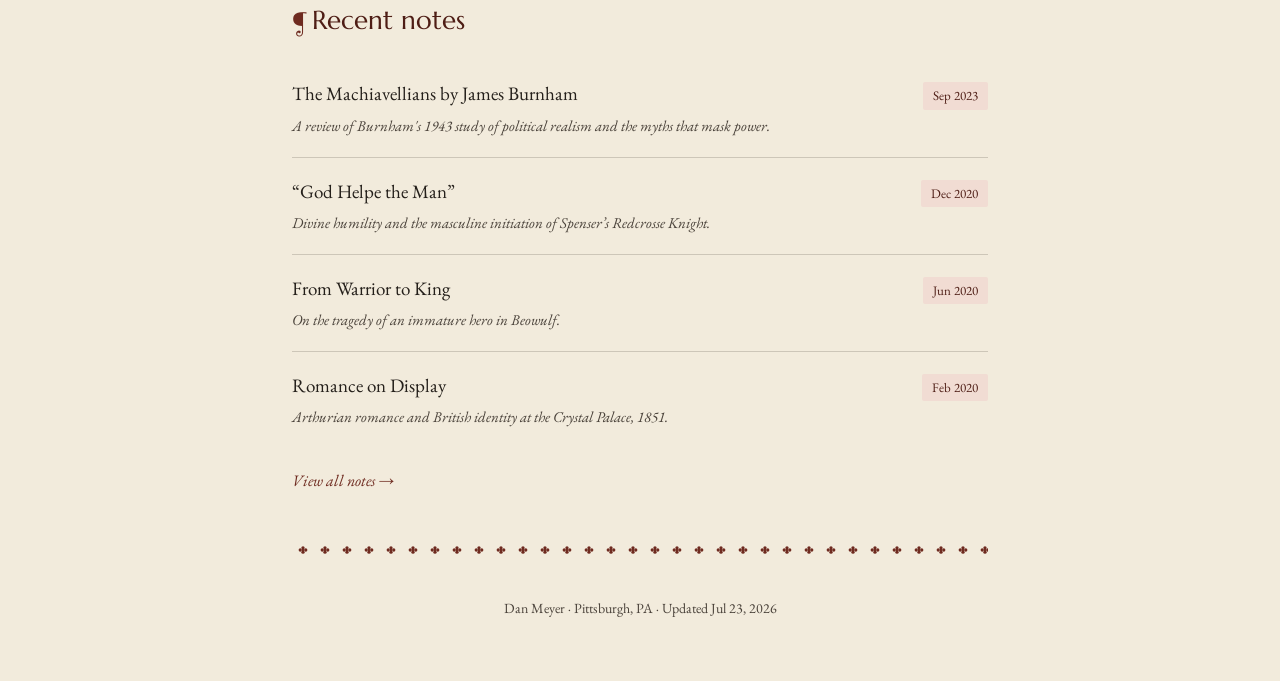
==== commit 5987e115: "Add files via upload" ====
--- a/index.html
+++ b/index.html
@@ -23,6 +23,7 @@
     <nav>
       <a class="active" href="index.html">Home</a>
       <a href="notebook/index.html">Notebook</a>
+      <a href="reading/index.html">Reading</a>
     </nav>
   </header>
   <div class="fleuron-rule"></div>
--- a/styles.css
+++ b/styles.css
@@ -162,6 +162,26 @@
   text-decoration:none;border-bottom:1px solid var(--oxblood);font-size:16px;
 }
 .social-links a:hover{color:var(--oxblood-deep);}
+.inline-link{color:var(--oxblood);text-decoration:none;border-bottom:1px solid var(--oxblood);}
+.inline-link:hover{color:var(--oxblood-deep);}
+
+/* ---- reading log ---- */
+.book-list{list-style:none;margin:0 0 4px;padding:0;}
+.book-row{
+  display:flex;justify-content:space-between;align-items:baseline;gap:14px;
+  padding:8px 0;border-bottom:1px solid var(--hairline);
+}
+.book-list .book-row:last-child{border-bottom:none;}
+.book-info{flex:1;}
+.book-title{font-style:italic;color:var(--ink);}
+.book-author{color:var(--ink-soft);}
+.book-star{color:var(--oxblood);font-size:0.8em;}
+.book-spiral{
+  display:inline-block;width:12px;height:12px;vertical-align:middle;
+  margin-left:2px;transform:translateY(-1px);
+  background:no-repeat center / contain url("data:image/svg+xml,%3Csvg xmlns='http://www.w3.org/2000/svg' viewBox='0 0 24 24'%3E%3Cpath d='M 12.0,12.0 L 12.17,12.04 L 12.32,12.14 L 12.43,12.31 L 12.48,12.52 L 12.45,12.76 L 12.34,13.0 L 12.15,13.22 L 11.88,13.4 L 11.54,13.52 L 11.15,13.54 L 10.74,13.47 L 10.32,13.29 L 9.93,12.99 L 9.6,12.58 L 9.36,12.08 L 9.22,11.51 L 9.22,10.88 L 9.37,10.23 L 9.66,9.6 L 10.11,9.02 L 10.7,8.53 L 11.42,8.17 L 12.23,7.95 L 13.1,7.92 L 14.0,8.07 L 14.88,8.43 L 15.69,8.99 L 16.38,9.73 L 16.93,10.64 L 17.28,11.67 L 17.41,12.79 L 17.29,13.94 L 16.93,15.09 L 16.32,16.16 L 15.47,17.1 L 14.41,17.87 L 13.18,18.41 L 11.83,18.7 L 10.42,18.69 L 9.0,18.38 L 7.64,17.76 L 6.42,16.86 L 5.38,15.69 L 4.6,14.3 L 4.1,12.75 L 3.94,11.09 L 4.14,9.39 L 4.69,7.74 L 5.59,6.21 L 6.82,4.87' fill='none' stroke='%234E1D15' stroke-width='1.6' stroke-linecap='round'/%3E%3C/svg%3E");
+}
+.book-date{font-size:13px;color:var(--ink-soft);white-space:nowrap;flex-shrink:0;}
 
 /* ---- book feature ---- */
 .book-card{
@@ -332,6 +352,13 @@
   .entry-blurb{font-size:17px;}
   .post-sub{font-size:15px;}
 
+  /* reading log: let each row wrap onto two lines (title/author, then
+     month below) rather than squeezing everything onto one on narrow
+     screens */
+  .book-row{flex-wrap:wrap;row-gap:2px;}
+  .book-title,.book-author{font-size:17px;}
+  .book-date{font-size:12px;}
+
   /* individual post pages */
   .post-header h1{font-size:25px !important;}
   .post-body{font-size:18px;}
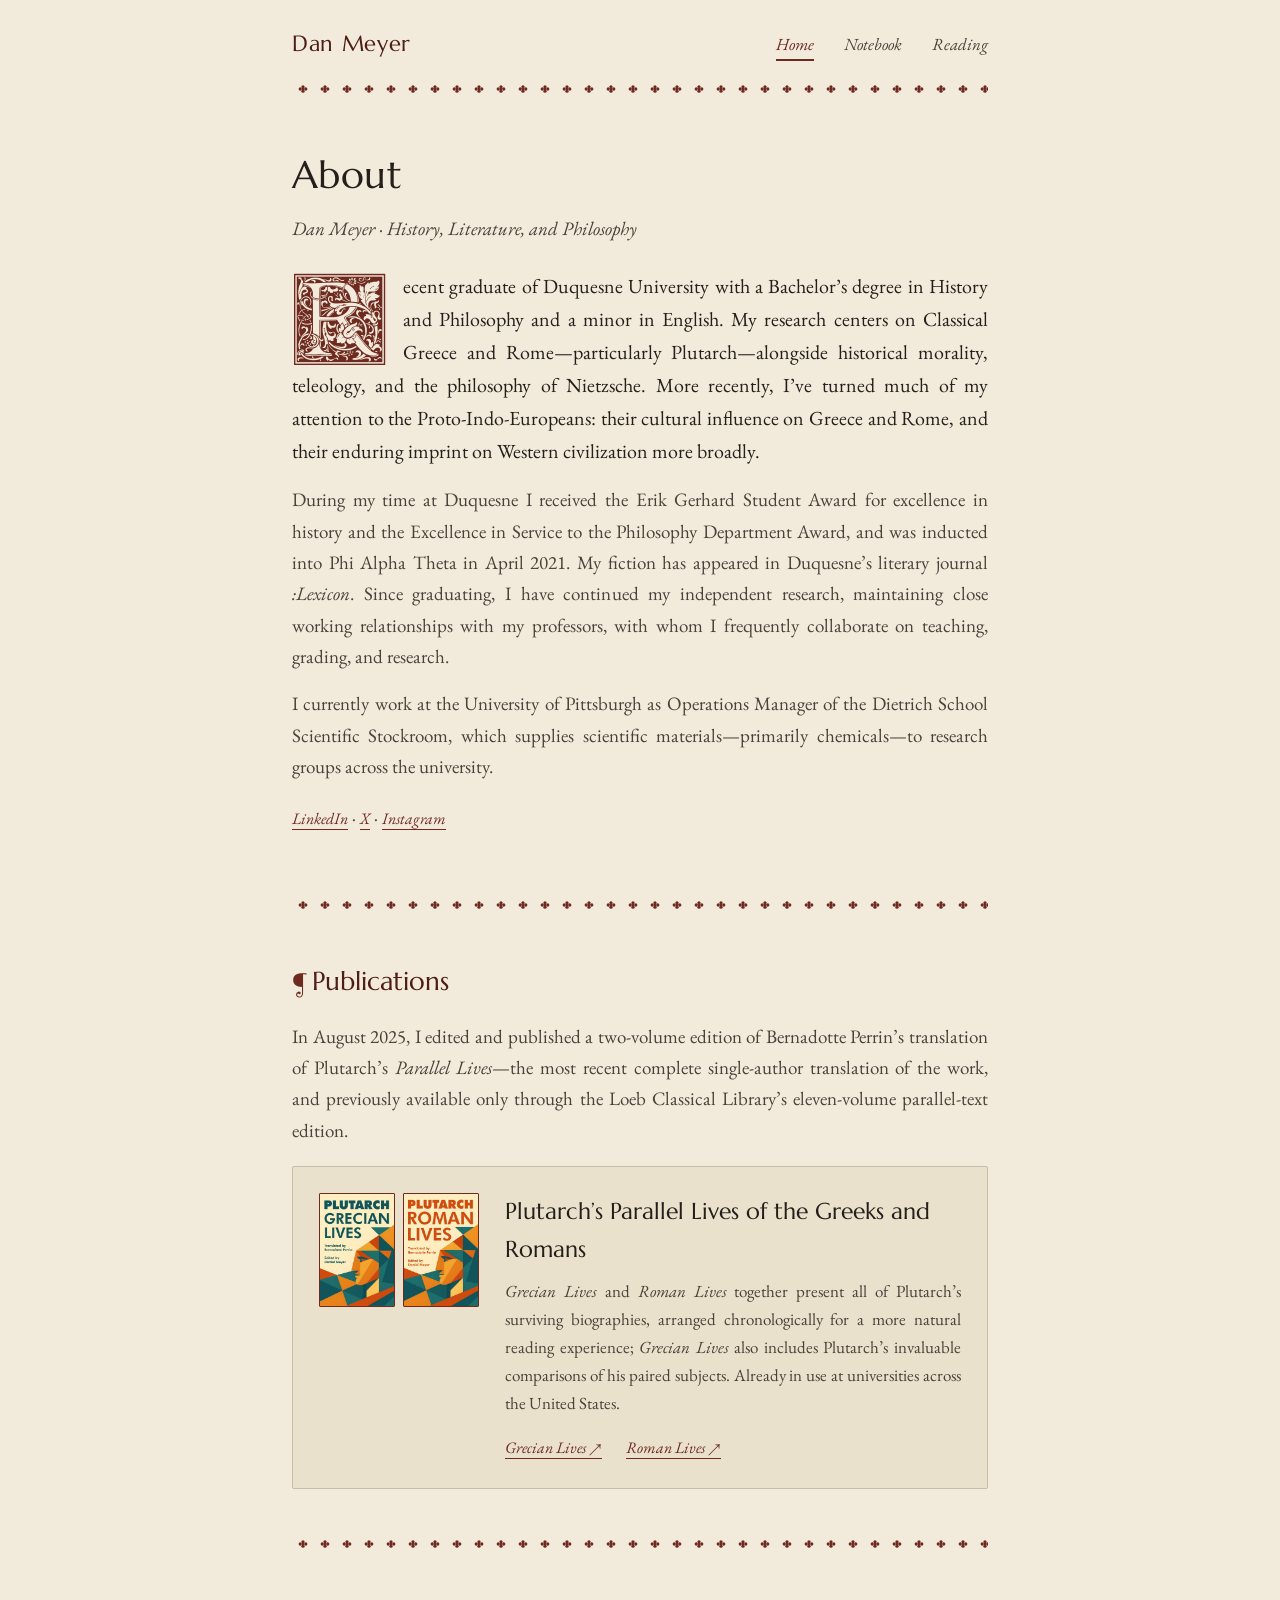
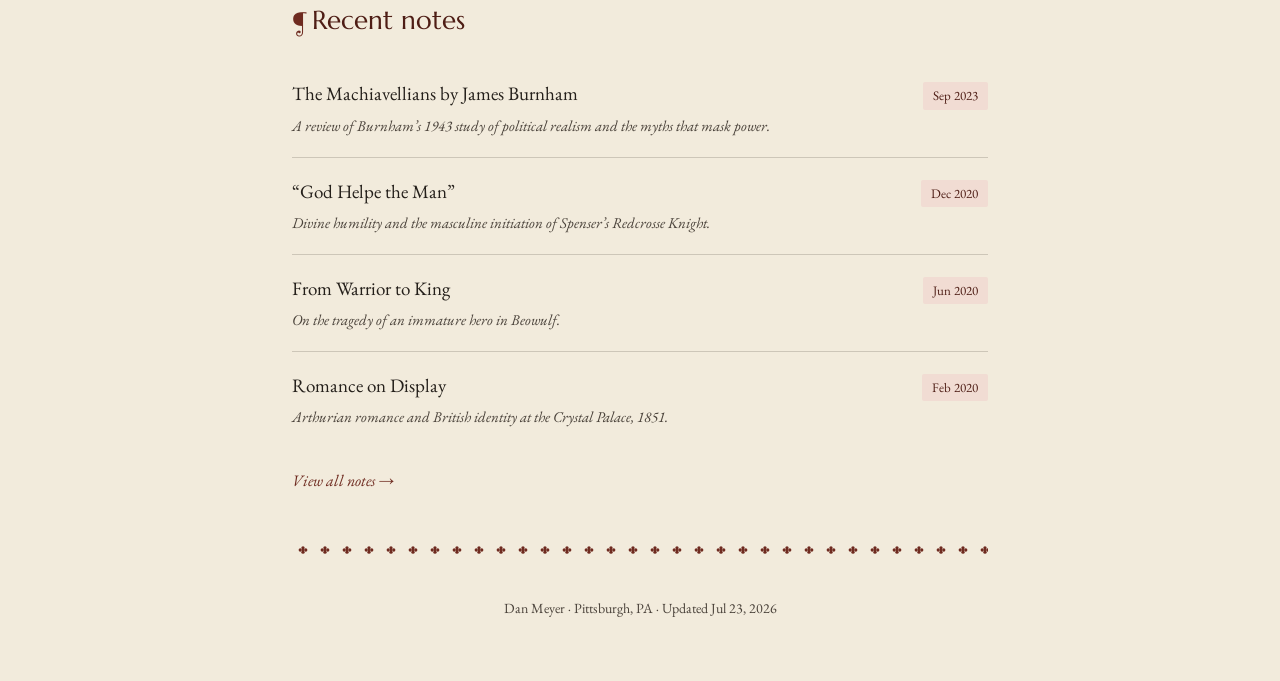
==== commit 61208cc4: "Add files via upload" ====
--- a/index.html
+++ b/index.html
@@ -31,8 +31,8 @@
   <section>
     <h1>About</h1>
     <p class="subtitle">Dan Meyer &middot; History, Literature, and Philosophy</p>
-    <p class="lede"><span class="dropcap">R</span>ecent graduate of Duquesne University with a Bachelor's degree in History and Philosophy and a minor in English. My research centers on Classical Greece and Rome—particularly Plutarch—alongside historical morality, teleology, and the philosophy of Nietzsche. More recently, I've turned much of my attention to the Proto-Indo-Europeans: their cultural influence on Greece and Rome, and their enduring imprint on Western civilization more broadly.</p>
-    <p>During my time at Duquesne I received the Erik Gerhard Student Award for excellence in history and the Excellence in Service to the Philosophy Department Award, and was inducted into Phi Alpha Theta in April 2021. My fiction has appeared in Duquesne's literary journal <em>:Lexicon</em>. Since graduating, I have continued my independent research, maintaining close working relationships with my professors, with whom I frequently collaborate on teaching, grading, and research.</p>
+    <p class="lede"><span class="dropcap">R</span>ecent graduate of Duquesne University with a Bachelor&rsquo;s degree in History and Philosophy and a minor in English. My research centers on Classical Greece and Rome—particularly Plutarch—alongside historical morality, teleology, and the philosophy of Nietzsche. More recently, I&rsquo;ve turned much of my attention to the Proto-Indo-Europeans: their cultural influence on Greece and Rome, and their enduring imprint on Western civilization more broadly.</p>
+    <p>During my time at Duquesne I received the Erik Gerhard Student Award for excellence in history and the Excellence in Service to the Philosophy Department Award, and was inducted into Phi Alpha Theta in April 2021. My fiction has appeared in Duquesne&rsquo;s literary journal <em>:Lexicon</em>. Since graduating, I have continued my independent research, maintaining close working relationships with my professors, with whom I frequently collaborate on teaching, grading, and research.</p>
     <p>I currently work at the University of Pittsburgh as Operations Manager of the Dietrich School Scientific Stockroom, which supplies scientific materials—primarily chemicals—to research groups across the university.</p>
     <p class="social-links"><a href="https://www.linkedin.com/in/danpmeyer/">LinkedIn</a> &middot; <a href="https://x.com/danpmeyer">X</a> &middot; <a href="https://www.instagram.com/tea.leaves.and.tweed">Instagram</a></p>
   </section>
@@ -41,15 +41,15 @@
 
   <section>
     <h2 class="section-head">Publications</h2>
-    <p style="margin-bottom:20px;">In August 2025, I edited and published a two-volume edition of Bernadotte Perrin's translation of Plutarch's <em>Parallel Lives</em>—the most recent complete single-author translation of the work, and previously available only through the Loeb Classical Library's eleven-volume parallel-text edition.</p>
+    <p style="margin-bottom:20px;">In August 2025, I edited and published a two-volume edition of Bernadotte Perrin&rsquo;s translation of Plutarch&rsquo;s <em>Parallel Lives</em>—the most recent complete single-author translation of the work, and previously available only through the Loeb Classical Library&rsquo;s eleven-volume parallel-text edition.</p>
     <div class="book-card">
       <div class="book-covers">
         <img class="cover" src="images/grecian-lives.jpg" alt="Grecian Lives cover">
         <img class="cover" src="images/roman-lives.jpg" alt="Roman Lives cover">
       </div>
       <div class="book-copy">
-        <h2>Plutarch's Parallel Lives of the Greeks and Romans</h2>
-        <p><em>Grecian Lives</em> and <em>Roman Lives</em> together present all of Plutarch's surviving biographies, arranged chronologically for a more natural reading experience; <em>Grecian Lives</em> also includes Plutarch's invaluable comparisons of his paired subjects. Already in use at universities across the United States.</p>
+        <h2>Plutarch&rsquo;s Parallel Lives of the Greeks and Romans</h2>
+        <p><em>Grecian Lives</em> and <em>Roman Lives</em> together present all of Plutarch&rsquo;s surviving biographies, arranged chronologically for a more natural reading experience; <em>Grecian Lives</em> also includes Plutarch&rsquo;s invaluable comparisons of his paired subjects. Already in use at universities across the United States.</p>
         <div class="book-links">
           <a href="https://www.amazon.com/gp/product/B0FMWTK4XC">Grecian Lives ↗</a>
           <a href="https://www.amazon.com/Roman-Lives-Parallel-Plutarch/dp/B0FMSV94KF">Roman Lives ↗</a>
@@ -69,7 +69,7 @@
           <a class="post-title" href="notebook/burnham-machiavellians.html">The Machiavellians by James Burnham</a>
           <span class="date">Sep 2023</span>
         </div>
-        <p class="post-sub">A review of Burnham's 1943 study of political realism and the myths that mask power.</p>
+        <p class="post-sub">A review of Burnham&rsquo;s 1943 study of political realism and the myths that mask power.</p>
       </div>
       <div class="post">
         <div class="post-row">
--- a/styles.css
+++ b/styles.css
@@ -277,6 +277,11 @@
 .footnotes li{margin-bottom:12px;padding-left:6px;text-align:left;}
 .footnotes li::marker{color:var(--oxblood-deep);font-family:'Marcellus',serif;}
 .fn-back{color:var(--oxblood);text-decoration:none;margin-left:6px;}
+.fn-back-icon{
+  display:inline-block;width:13px;height:13px;vertical-align:middle;
+  transform:translateY(-1px);
+  background:no-repeat center / contain url("data:image/svg+xml,%3Csvg xmlns='http://www.w3.org/2000/svg' viewBox='0 0 24 24'%3E%3Cpath d='M17,7.5 L17,14.5 L6,14.5 M6,14.5 L10,10.5 M6,14.5 L10,18.5' fill='none' stroke='%236E2A1F' stroke-width='1.8' stroke-linecap='round' stroke-linejoin='round'/%3E%3C/svg%3E");
+}
 .bibliography{list-style:none;margin:0;padding:0;}
 .bibliography li{margin-bottom:10px;text-align:left;padding-left:1.6em;text-indent:-1.6em;}
 
